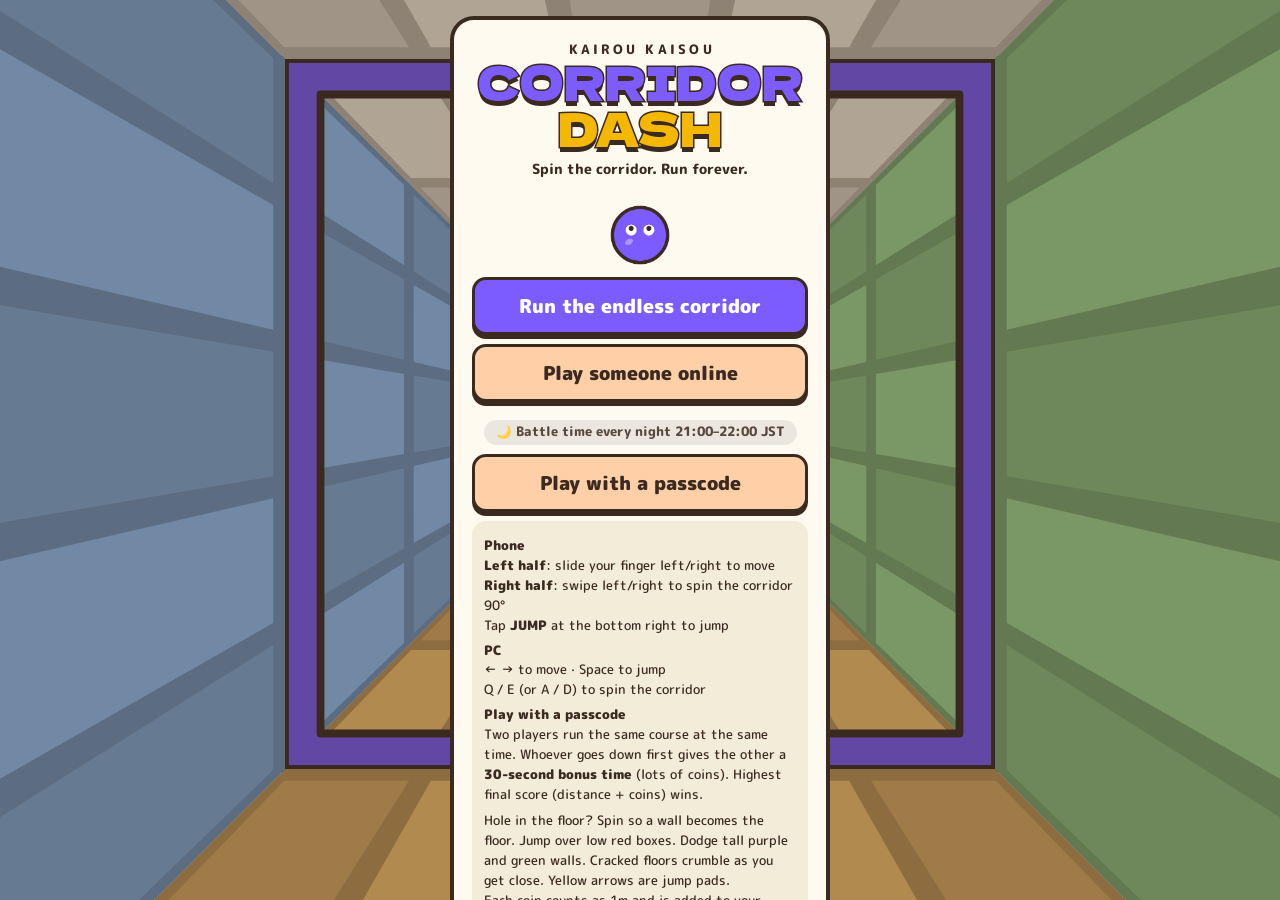
==== adcheck.html @ ee473344 "広告の確認用ページ（見本・公開はしない） Co-Authored-By: Claude Opus 5.5 <noreply@anthropic.com> Claude-Session: https:/" ====
<!doctype html>
<html lang="ja">
<head>
<!-- Google tag (gtag.js) -->
<script async src="https://www.googletagmanager.com/gtag/js?id=G-5RB6XMN0QR"></script>
<script>
  window.dataLayer = window.dataLayer || [];
  function gtag(){dataLayer.push(arguments);}
  gtag('js', new Date());
  gtag('config', 'G-5RB6XMN0QR');
</script>
<meta charset="utf-8">
<meta name="viewport" content="width=device-width,initial-scale=1,maximum-scale=1,user-scalable=no,viewport-fit=cover">
<meta name="theme-color" content="#fff4dc">
<meta name="description" content="通路をまわして、どこまでも走れ。壁も天井も床になる、無限に続く回廊を走るゲーム。">
<title>回廊快走（かいろうかいそう）</title>
<link rel="manifest" href="manifest.json">
<link rel="icon" href="icons/icon-192.png">
<link rel="apple-touch-icon" href="icons/icon-192.png">
<meta property="og:title" content="回廊快走（かいろうかいそう）">
<meta property="og:description" content="通路をまわして、どこまでも走れ。">
<meta property="og:image" content="https://nasubi-no-oniwa.github.io/kairou/icons/icon-512.png">
<link rel="preconnect" href="https://fonts.googleapis.com">
<link rel="preconnect" href="https://fonts.gstatic.com" crossorigin>
<link href="https://fonts.googleapis.com/css2?family=Dela+Gothic+One&family=M+PLUS+Rounded+1c:wght@500;800;900&display=swap" rel="stylesheet">
<link rel="stylesheet" href="css/style.css">
<!-- nasubi-track: 結果画面とXへの投稿の回数を記録（ゲームの動きには影響しない） -->
<script>(function(){try{var G="kairou",IDS=["over", "vs-result", "mis-result"];
function ev(n){try{if(typeof gtag==='function')gtag('event',n,{game:G});}catch(e){}}
var o=window.open;window.open=function(u){try{if(/intent\/(post|tweet)/.test(String(u)))ev('x_share');}catch(e){}return o.apply(window,arguments);};
if(!IDS.length)return;
function vis(e){if(!e||!e.isConnected||e.closest('[hidden]'))return false;var r=e.getBoundingClientRect();if(r.width<1||r.height<1)return false;for(var n=e;n&&n.nodeType===1;n=n.parentElement){var s=getComputedStyle(n);if(s.display==='none'||s.visibility==='hidden'||parseFloat(s.opacity)<0.05)return false;}return true;}
var was={};setInterval(function(){try{var any=false;for(var i=0;i<IDS.length;i++){if(vis(document.getElementById(IDS[i])))any=true;}if(any&&!was.v)ev('result_view');was.v=any;}catch(e){}},700);
}catch(e){}})();</script>
<meta name="robots" content="noindex">
<!-- nasubi-ad: 結果画面の決めた場所のいちばん下に広告の帯を1つだけ出す（遊んでいる最中は出さない・ボタンに重ねない） -->
<script>(function(){try{var C=[{"a": "#over .box", "v": "#over"}],AD='https://nasubi-no-oniwa.github.io/ad/';
if(/[?&]noad=1/.test(location.search))return;
var ifr=null,boxes=[];
function vis(e){if(!e||!e.isConnected||e.closest('[hidden]'))return false;var r=e.getBoundingClientRect();if(r.width<1||r.height<1)return false;for(var n=e;n&&n.nodeType===1;n=n.parentElement){var s=getComputedStyle(n);if(s.display==='none'||s.visibility==='hidden'||parseFloat(s.opacity)<0.05)return false;}return true;}
function mk(){var b=document.createElement('div');b.className='nsb-ad';b.style.cssText='display:block;width:320px;max-width:100%;height:50px;margin:12px auto 0;overflow:hidden;flex:0 0 auto;';return b;}
function place(){for(var i=0;i<C.length;i++){var a=document.querySelector(C[i].a);if(!a)continue;var b=boxes[i]||(boxes[i]=mk());if(b.parentNode!==a)a.appendChild(b);}}
function tick(){try{place();for(var i=0;i<C.length;i++){var v=document.querySelector(C[i].v),b=boxes[i];if(b&&vis(v)&&vis(b)){if(!ifr){ifr=document.createElement('iframe');ifr.title='ad';ifr.setAttribute('scrolling','no');ifr.width=320;ifr.height=50;ifr.style.cssText='border:0;width:320px;height:50px;display:block;max-width:100%';ifr.src=AD;}if(ifr.parentNode!==b)b.appendChild(ifr);return;}}}catch(_){}}
function go(){place();try{new MutationObserver(place).observe(document.body,{childList:true,subtree:true});}catch(_){}setInterval(tick,700);}
if(document.body)go();else document.addEventListener('DOMContentLoaded',go);
}catch(e){}})();</script>
</head>
<body>
<canvas id="view"></canvas>
<div id="hud">
  <div class="dist"><b id="dist">0</b><small>m</small></div>
  <div class="best" id="best"></div>
  <div class="coin-hud"><i></i><b id="coins">0</b></div>
  <div class="stage-name" id="stage-name"></div>
</div>
<div id="missions"></div>
<div class="area-name" id="area-name"></div>
<div class="pop" id="pop"></div>
<div id="opp" class="opp-chip"></div>
<div id="bonus" class="bonus-chip"></div>
<div id="count" class="count"></div>
<div id="jump-btn" data-i="jump">ジャンプ</div>
<div id="hint-l" class="hint-zone" data-i="hint_l">← すべらせて横移動 →</div>
<div id="hint-r" class="hint-zone" data-i="hint_r">⇆ スワイプで回転</div>

<section id="title" class="screen show">
  <div class="box">
    <p class="kana" data-i="kana">かいろうかいそう</p>
    <h1 class="logo" data-ih="logo">回廊<span>快走</span></h1>
    <p class="tag" data-i="tag">通路をまわして、どこまでも走れ。</p>
    <canvas id="title-blob" width="160" height="150"></canvas>
    <button class="btn primary" id="btn-start" data-i="start">無限回廊を走る</button>
    <button class="btn ghost" id="btn-ghost" hidden data-i="ghost_btn">ベストのコースで、ゴーストと走る</button>
    <button class="btn vs" id="btn-vs" data-i="online">あいことばで対戦</button>
    <p class="best-line" id="best-title"></p>
    <div class="howto">
      <div><h3 data-i="phone">スマホ</h3><p data-ih="phone_d">画面の<b>左半分</b>：指を左右にすべらせて横に動く<br>画面の<b>右半分</b>：左右にスワイプで通路が90度まわる<br>右下の<b>ジャンプ</b>ボタンでジャンプ</p></div>
      <div><h3>PC</h3><p data-ih="pc_d">← → で横に動く　スペースでジャンプ<br>Q・E（または A・D）で通路をまわす</p></div>
      <div><h3 data-i="online">あいことばで対戦</h3><p data-ih="vs_d">2人が同じコースを同時に走る。先にやられたら、相手に<b>30秒のボーナスタイム</b>（コインがたくさん）。最後のスコア（距離＋コイン）が多い方の勝ち。</p></div>
      <p class="note" data-ih="note">床に穴があったら、まわして壁を床にしよう。赤い低い箱はジャンプでこえられる。紫と緑の高いかべはよけるしかない。ひびの入った床は近づくとくずれる。黄色の矢印はジャンプ台。<br>コインは1枚1mとして、最後に記録に足されます。</p>
    </div>
    <a class="home-link" href="https://nasubi-no-oniwa.github.io/" data-i="home_e">🍆 なすびのお庭へ</a>
    <div class="langs" role="group" aria-label="Language"><button type="button" data-lang="ja">日本語</button><button type="button" data-lang="en">English</button><button type="button" data-lang="zh">繁中</button><button type="button" data-lang="ko">한국어</button></div>
  </div>
</section>
<section id="over" class="screen">
  <div class="box">
    <h2 id="over-title" data-i="fell">ドボン！</h2>
    <div class="bill">
      <div class="line"><span data-i="b_dist">走った距離</span><b id="b-dist">0m</b></div>
      <div class="line"><span><span data-i="b_coin">コイン</span> <i class="ci"></i>×<em id="b-coins">0</em></span><b id="b-coin-m">+0m</b></div>
      <div class="line"><span><span data-i="b_mis">ミッション</span> <em id="b-mis">0</em><span data-i="b_mis_u">こ</span></span><b id="b-mis-m">+0m</b></div>
      <div class="total"><span data-i="record">きろく</span><b><em id="b-total">0</em>m</b></div>
    </div>
    <p id="over-best"></p>
    <ul class="mis-result" id="mis-result"></ul>
    <p id="over-area"></p>
    <button class="btn primary" id="btn-retry" data-i="again">もう一回</button>
    <button class="btn ghost" id="btn-ghost2" hidden data-i="ghost_btn">ベストのコースで、ゴーストと走る</button>
    <button class="btn sub" id="btn-title" data-i="to_title">タイトルへ</button>
  </div>
</section>
<section id="ov-online" class="screen">
  <div class="box">
    <h2 class="sub-title" data-i="online">あいことばで対戦</h2>
    <div id="online-form" class="col">
      <label class="field-l"><span data-i="passcode">あいことば</span><input id="in-code" maxlength="20" autocomplete="off" placeholder="例：かいろう123" data-ip="ex_code"></label>
      <label class="field-l"><span data-i="name">なまえ</span><input id="in-name" maxlength="8" autocomplete="off" placeholder="ななし" data-ip="noname"></label>
      <p class="hint" data-i="online_hint2">同じあいことばを入れた人と対戦します（2人まで）。</p>
      <button class="btn primary" id="btn-join" data-i="join">はいる</button>
    </div>
    <div id="online-wait" class="col" hidden>
      <p class="wait-code"><span data-i="wait_pre">あいことば「</span><b id="wait-code"></b><span data-i="wait_post">」</span></p>
      <p class="wait-msg" id="wait-msg" data-i="waiting">あいてを待っています…</p>
      <button class="btn sub" id="btn-copy" data-i="copy_link">さそうリンクをコピー</button>
    </div>
    <p class="err" id="online-err"></p>
    <button class="btn sub" id="btn-online-close" data-i="back">もどる</button>
  </div>
</section>
<section id="vs-wait" class="screen">
  <div class="box">
    <h2 class="sub-title" id="w-title">ドボン！</h2>
    <p class="hint" data-i="wait_bonus">相手のボーナスタイムが終わるまで待っています</p>
    <div class="race">
      <div class="who me"><span id="w-me-n" data-i="you">あなた</span><b id="w-me">0</b><small>m</small></div>
      <div class="vsmark">VS</div>
      <div class="who op"><span id="w-op-n" data-i="opp">あいて</span><b id="w-op">0</b><small>m</small></div>
    </div>
    <p class="wait-left" id="w-left" data-i="left_30">のこり 30秒</p>
  </div>
</section>
<section id="vs-result" class="screen">
  <div class="box">
    <h2 id="r-title" data-i="res_win">かち！</h2>
    <table class="vs-table">
      <tr><th></th><th id="r-me-n" data-i="you">あなた</th><th id="r-op-n" data-i="opp">あいて</th></tr>
      <tr><td data-i="b_dist">走った距離</td><td id="r-me-d">0m</td><td id="r-op-d">0m</td></tr>
      <tr><td data-i="b_coin">コイン</td><td id="r-me-c">0</td><td id="r-op-c">0</td></tr>
      <tr class="sc"><td data-i="score">スコア</td><td id="r-me-s">0m</td><td id="r-op-s">0m</td></tr>
    </table>
    <p class="hint" id="r-note"></p>
    <button class="btn primary" id="btn-rematch" data-i="again">もう一回</button>
    <button class="btn sub" id="btn-vs-title" data-i="to_title">タイトルへ</button>
  </div>
</section>
<script src="js/i18n.js"></script>
<script src="js/stages.js"></script>
<script src="js/engine.js"></script>
<script src="js/music.js"></script>
<script src="js/online.js"></script>
<script src="js/qm.js"></script>
<script src="js/firebase-config.js"></script>
<script src="js/main.js"></script>
</body>
</html>
---- css/style.css ----
:root { --ink: #3b2a20; --gold: #f5b800; --display: "Dela Gothic One", sans-serif; --safe-b: env(safe-area-inset-bottom, 0px); --safe-t: env(safe-area-inset-top, 0px); }
* { box-sizing: border-box; -webkit-tap-highlight-color: transparent; }
html, body { margin: 0; height: 100%; overflow: hidden; background: #fff4dc; color: #fff; font-family: "M PLUS Rounded 1c", sans-serif; font-weight: 800; touch-action: none; user-select: none; -webkit-user-select: none; overscroll-behavior: none; }
button { font: inherit; color: inherit; cursor: pointer; }
#view { position: fixed; inset: 0; width: 100%; height: 100%; display: block; }
#hud { position: fixed; left: 0; right: 0; top: calc(8px + var(--safe-t)); text-align: center; pointer-events: none; }
.dist { font-family: var(--display); font-size: 40px; line-height: 1; color: #fff; -webkit-text-stroke: 6px var(--ink); paint-order: stroke fill; text-shadow: 0 4px 0 var(--ink); }
.dist small { font-size: 18px; margin-left: 3px; }
.best { font-size: 13px; margin-top: 4px; color: var(--ink); text-shadow: 0 0 4px #fff, 0 0 6px #fff; } .best:empty { display: none; }
.coin-hud { margin-top: 6px; font-size: 17px; display: inline-flex; align-items: center; gap: 6px; background: #fff; color: var(--ink); border: 3px solid var(--ink); border-radius: 999px; padding: 1px 12px 1px 6px; box-shadow: 0 3px 0 var(--ink); }
.coin-hud i, .ci { display: inline-block; width: 16px; height: 16px; border-radius: 50%; background: var(--gold); border: 2.5px solid var(--ink); vertical-align: -2px; }
.stage-name { margin: 8px auto 0; display: block; width: fit-content; font-size: 14px; background: var(--ink); border-radius: 999px; padding: 3px 14px; opacity: 0; transition: opacity .3s; }
.stage-name.show { opacity: 1; }
#missions { position: fixed; left: calc(8px + env(safe-area-inset-left, 0px)); top: calc(8px + var(--safe-t)); display: flex; flex-direction: column; gap: 3px; pointer-events: none; width: min(118px, calc(50vw - 74px)); }
.mis { background: rgba(255,255,255,.92); color: var(--ink); border: 2px solid var(--ink); border-radius: 9px; padding: 1px 6px; font-size: 10px; line-height: 1.3; display: flex; justify-content: space-between; gap: 4px; }
.mis b { font-size: 10px; font-weight: 900; overflow: hidden; text-overflow: ellipsis; white-space: nowrap; } .mis span { white-space: nowrap; } .mis.done { background: var(--gold); }
@media (min-width: 700px) { #missions { width: 190px; } .mis, .mis b { font-size: 12px; } }
.area-name { position: fixed; left: 0; right: 0; top: 34%; text-align: center; font-family: var(--display); font-size: clamp(22px, 7vw, 34px); color: #fff; -webkit-text-stroke: 7px var(--ink); paint-order: stroke fill; text-shadow: 0 5px 0 var(--ink); opacity: 0; transform: scale(.9); transition: opacity .4s, transform .4s; white-space: pre-line; line-height: 1.3; pointer-events: none; }
.area-name.show { opacity: 1; transform: scale(1); }
.area-name small { font-family: "M PLUS Rounded 1c", sans-serif; font-size: .55em; }
.pop { position: fixed; left: 50%; top: 24%; transform: translate(-50%, 10px); background: var(--gold); color: var(--ink); border: 3px solid var(--ink); border-radius: 999px; padding: 4px 16px; font-size: 15px; box-shadow: 0 3px 0 var(--ink); opacity: 0; transition: opacity .25s, transform .25s; pointer-events: none; white-space: nowrap; }
.pop.show { opacity: 1; transform: translate(-50%, 0); }
#jump-btn { position: fixed; right: calc(18px + env(safe-area-inset-right, 0px)); bottom: calc(22px + var(--safe-b)); width: 92px; height: 92px; border-radius: 50%; background: rgba(245,184,0,.92); border: 4px solid var(--ink); color: var(--ink); display: flex; align-items: center; justify-content: center; font-size: 17px; font-weight: 900; box-shadow: 0 5px 0 var(--ink); pointer-events: none; }
#jump-btn.on { transform: translateY(3px) scale(.95); box-shadow: 0 2px 0 var(--ink); }
.hint-zone { position: fixed; bottom: calc(10px + var(--safe-b)); font-size: 12px; pointer-events: none; transition: opacity .6s; background: var(--ink); color: #fff; border-radius: 999px; padding: 3px 10px; }
#hint-l { left: 16px; } #hint-r { right: 16px; bottom: calc(126px + var(--safe-b)); white-space: nowrap; }
body.playing .hint-zone.gone { opacity: 0; }
body:not(.playing) #jump-btn, body:not(.playing) .hint-zone, body:not(.playing) #hud, body:not(.playing) #missions { display: none; }
@media (pointer: fine) { #jump-btn, .hint-zone { display: none !important; } }
.screen { position: fixed; inset: 0; display: none; align-items: center; justify-content: center; padding: 16px; background: rgba(59,42,32,.4); overflow-y: auto; }
.screen.show { display: flex; }
.box { width: 100%; max-width: 380px; text-align: center; background: #fffaf0; color: var(--ink); border: 4px solid var(--ink); border-radius: 24px; padding: 18px 18px; box-shadow: 0 8px 0 rgba(59,42,32,.5); margin: auto; display: flex; flex-direction: column; gap: 9px; }
.proto { align-self: center; margin: 0; background: var(--ink); color: #fff; border-radius: 999px; padding: 2px 14px; font-size: 13px; }
.kana { margin: 2px 0 -10px; font-size: 13px; letter-spacing: .4em; text-indent: .4em; }
.logo { font-family: var(--display); font-weight: 400; font-size: clamp(46px, 15vw, 64px); margin: 0; line-height: 1.1; white-space: nowrap; color: #7c5cff; -webkit-text-stroke: 3px var(--ink); paint-order: stroke fill; text-shadow: 0 5px 0 var(--ink); }
.logo span { color: var(--gold); }
.tag { margin: 0; font-size: 14px; }
#title-blob { align-self: center; width: 96px; height: 90px; margin: -4px 0 -6px; }
.btn { border: 3px solid var(--ink); border-radius: 14px; padding: 12px 8px; font-size: 19px; font-weight: 900; background: #fff; box-shadow: 0 4px 0 var(--ink); }
.btn:active { transform: translateY(3px); box-shadow: 0 1px 0 var(--ink); }
.btn[hidden] { display: none; }
.btn.primary { background: #7c5cff; color: #fff; }
.btn.ghost { background: #d8ccff; font-size: 15px; }
.btn.sub { background: #f3ecd9; font-size: 16px; }
.best-line { margin: 0; font-size: 14px; } .best-line:empty { display: none; }
.howto { text-align: left; font-size: 12.5px; font-weight: 500; line-height: 1.6; background: #f3ecd9; border-radius: 14px; padding: 10px 12px; }
.howto h3 { margin: 4px 0 0; font-size: 13px; font-weight: 900; } .howto p { margin: 0; } .howto b { font-weight: 900; }
.howto .note { margin-top: 6px; }
#over h2 { font-family: var(--display); font-weight: 400; font-size: 40px; margin: 0; color: #7c5cff; -webkit-text-stroke: 2.5px var(--ink); paint-order: stroke fill; }
#over p { margin: 0; }
.bill { background: #f3ecd9; border-radius: 14px; padding: 8px 14px; text-align: left; }
.bill .line, .bill .total { display: flex; justify-content: space-between; align-items: baseline; gap: 8px; }
.bill .line { font-size: 14px; padding: 2px 0; opacity: .25; transition: opacity .2s; } .bill .line.on { opacity: 1; }
.bill em { font-style: normal; }
.bill .total { border-top: 3px dashed rgba(59,42,32,.35); margin-top: 4px; padding-top: 4px; font-size: 16px; }
.bill .total b { font-family: var(--display); font-weight: 400; font-size: 44px; color: #7c5cff; -webkit-text-stroke: 2px var(--ink); paint-order: stroke fill; }
#over-best { font-size: 15px; } #over-best.new { color: #e0457b; }
.mis-result { list-style: none; margin: 0; padding: 0; font-size: 13px; text-align: left; } .mis-result li { padding: 1px 0; } .mis-result li.done { color: #c27c00; }
#over-area { font-size: 13px; } #over-area:empty { display: none; }

.btn.vs { background: #ffd0a8; }
.home-link { color: var(--ink); font-size: 14px; }
.sub-title { font-family: var(--display); font-weight: 400; font-size: 26px; margin: 0; }
.col { display: flex; flex-direction: column; gap: 9px; } .col[hidden] { display: none; }
.field-l { display: flex; flex-direction: column; gap: 4px; font-size: 13px; text-align: left; }
.field-l input { font: inherit; font-size: 18px; font-weight: 800; color: var(--ink); padding: 10px 12px; border-radius: 12px; border: 3px solid var(--ink); background: #fff; outline: none; -webkit-user-select: text; user-select: text; }
.hint { margin: 0; font-size: 12.5px; font-weight: 500; line-height: 1.6; } .hint:empty { display: none; }
.err { margin: 0; font-size: 13px; color: #d92d2d; } .err:empty { display: none; }
.wait-code { margin: 0; } .wait-code b { font-size: 20px; color: #7c5cff; } .wait-msg { margin: 0; font-size: 14px; }
.opp-chip { position: fixed; right: calc(8px + env(safe-area-inset-right, 0px)); top: calc(8px + var(--safe-t)); background: #ffd0a8; color: var(--ink); border: 2.5px solid var(--ink); border-radius: 10px; padding: 2px 8px; font-size: 12px; line-height: 1.3; text-align: right; pointer-events: none; display: none; max-width: 40vw; }
.opp-chip b { display: block; font-family: var(--display); font-weight: 400; font-size: 18px; }
.opp-chip.out { background: #ddd; }
body.vs.playing .opp-chip { display: block; }
.bonus-chip { position: fixed; left: 50%; top: calc(118px + var(--safe-t)); transform: translateX(-50%); background: #ff6fa5; color: #fff; border: 3px solid var(--ink); border-radius: 999px; padding: 3px 16px; font-size: 16px; box-shadow: 0 3px 0 var(--ink); pointer-events: none; display: none; white-space: nowrap; }
.bonus-chip.show { display: block; animation: pulse .5s infinite alternate; }
@keyframes pulse { to { transform: translateX(-50%) scale(1.06); } }
.count { position: fixed; inset: 0; display: none; align-items: center; justify-content: center; font-family: var(--display); font-size: 120px; color: #fff; -webkit-text-stroke: 10px var(--ink); paint-order: stroke fill; text-shadow: 0 8px 0 var(--ink); pointer-events: none; }
.count.show { display: flex; }
.race { display: flex; align-items: center; justify-content: center; gap: 10px; }
.race .who { flex: 1; background: #f3ecd9; border-radius: 14px; padding: 8px 4px; }
.race .who span { display: block; font-size: 13px; } .race .who b { font-family: var(--display); font-weight: 400; font-size: 32px; } .race .who small { font-size: 14px; }
.race .op { background: #ffe1c8; } .vsmark { font-family: var(--display); font-size: 20px; }
.wait-left { margin: 0; font-size: 16px; }
#vs-result h2 { font-family: var(--display); font-weight: 400; font-size: 42px; margin: 0; color: #7c5cff; -webkit-text-stroke: 2.5px var(--ink); paint-order: stroke fill; }
#vs-result h2.lose { color: #9aa3ad; } #vs-result h2.draw { color: var(--gold); }
.vs-table { width: 100%; border-collapse: collapse; font-size: 14px; }
.vs-table th { font-size: 13px; padding: 4px; } .vs-table td { padding: 4px; text-align: center; } .vs-table td:first-child { text-align: left; }
.vs-table tr.sc td { border-top: 3px dashed rgba(59,42,32,.35); font-family: var(--display); font-weight: 400; font-size: 22px; }
.vs-table td.win { color: #e0457b; }

/* ことばの切りかえ */
.langs{display:flex;flex-wrap:wrap;gap:6px;justify-content:center;margin-top:14px}
.langs button{font:800 13px 'M PLUS Rounded 1c',sans-serif;background:transparent;color:#3b2a20;border:2px solid rgba(59,42,32,.45);border-radius:999px;padding:4px 12px;cursor:pointer}
.langs button[aria-pressed="true"]{background:#3b2a20;color:#fff;border-color:#3b2a20}
html[data-lang="ko"]{--display:"Black Han Sans","Dela Gothic One",sans-serif}
/* ことばごとの組みなおし */
html[data-lang="en"] .logo { font-size: clamp(30px, 10.5vw, 46px); line-height: 1; }
html[data-lang="en"] .logo span { display: block; }
html[data-lang="en"] .kana, html[data-lang="zh"] .kana, html[data-lang="ko"] .kana { letter-spacing: .25em; text-indent: .25em; }
html[data-lang="en"] .area-name { font-size: clamp(20px, 6vw, 30px); }
html[data-lang="zh"] .area-name, html[data-lang="ko"] .area-name { -webkit-text-stroke-width: 5px; }
html:not([data-lang="ja"]) .mis { align-items: flex-start; }
html:not([data-lang="ja"]) .mis b { min-width: 0; white-space: normal; overflow: visible; line-height: 1.2; padding: 1px 0; }
.qm-fld { white-space: nowrap; } .qm-fld input { min-width: 0; }
@media (max-width: 340px) { .langs button { padding: 3px 9px; font-size: 12px; } }
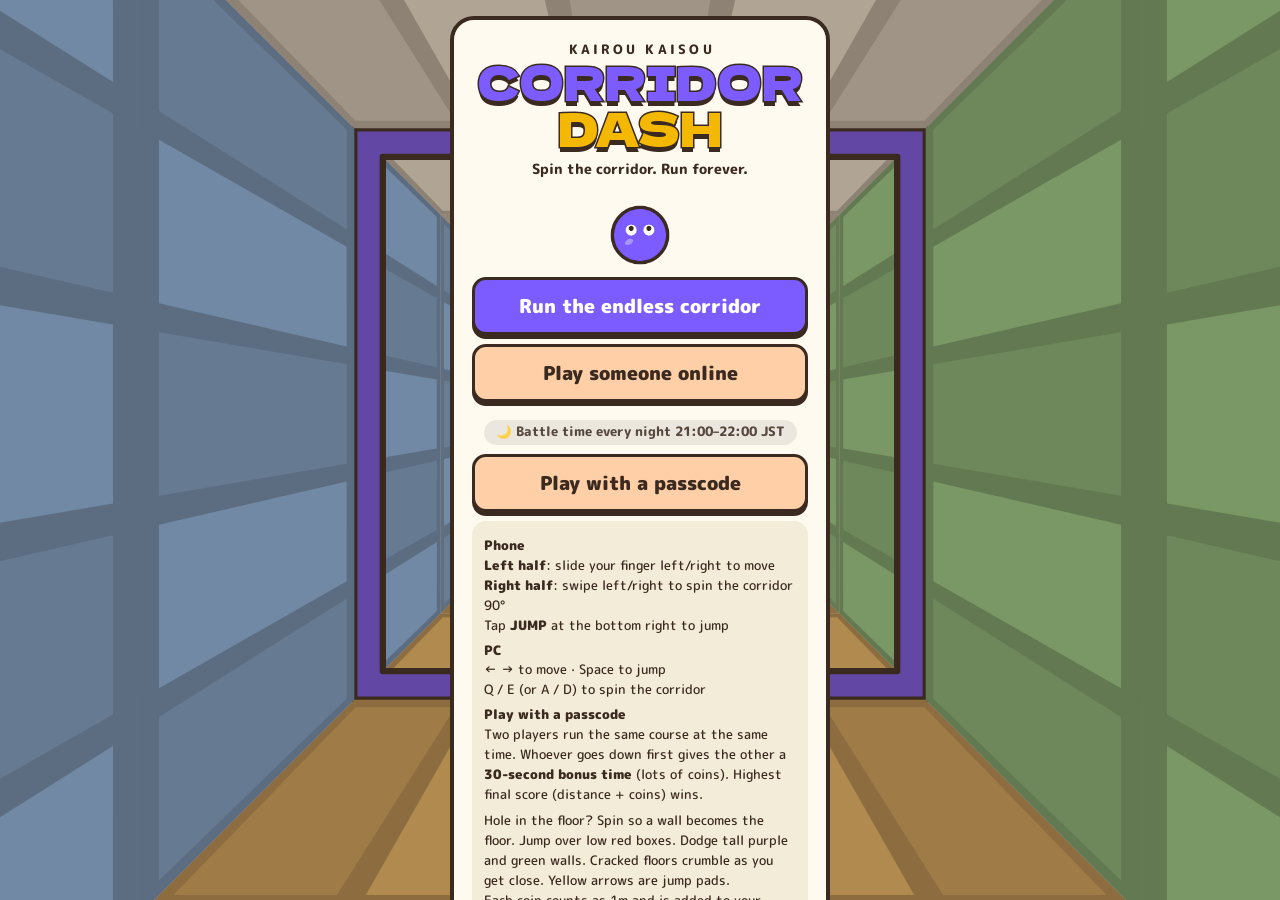
==== commit 2f9c72cb: "広告の確認用ページ：広告の幅320pxを切らないように Co-Authored-By: Claude Opus 5.5 <noreply@anthropic.com> Claude-Session: " ====
--- a/adcheck.html
+++ b/adcheck.html
@@ -33,14 +33,14 @@
 var was={};setInterval(function(){try{var any=false;for(var i=0;i<IDS.length;i++){if(vis(document.getElementById(IDS[i])))any=true;}if(any&&!was.v)ev('result_view');was.v=any;}catch(e){}},700);
 }catch(e){}})();</script>
 <meta name="robots" content="noindex">
-<!-- nasubi-ad: 結果画面の決めた場所のいちばん下に広告の帯を1つだけ出す（遊んでいる最中は出さない・ボタンに重ねない） -->
+<!-- nasubi-ad: 結果画面の決めた場所のいちばん下に広告の帯を1つだけ出す（遊んでいる最中は出さない・ボタンに重ねない・広告の幅320pxを切らない） -->
 <script>(function(){try{var C=[{"a": "#over .box", "v": "#over"}],AD='https://nasubi-no-oniwa.github.io/ad/';
 if(/[?&]noad=1/.test(location.search))return;
 var ifr=null,boxes=[];
 function vis(e){if(!e||!e.isConnected||e.closest('[hidden]'))return false;var r=e.getBoundingClientRect();if(r.width<1||r.height<1)return false;for(var n=e;n&&n.nodeType===1;n=n.parentElement){var s=getComputedStyle(n);if(s.display==='none'||s.visibility==='hidden'||parseFloat(s.opacity)<0.05)return false;}return true;}
-function mk(){var b=document.createElement('div');b.className='nsb-ad';b.style.cssText='display:block;width:320px;max-width:100%;height:50px;margin:12px auto 0;overflow:hidden;flex:0 0 auto;';return b;}
+function mk(){var b=document.createElement('div');b.className='nsb-ad';b.style.cssText='display:block;position:static;float:none;box-sizing:content-box;width:320px;min-width:320px;max-width:none;height:50px;margin:12px calc((100% - 320px) / 2) 0;padding:0;border:0;background:none;box-shadow:none;border-radius:0;transform:none;overflow:hidden;flex:0 0 auto;align-self:center;';return b;}
 function place(){for(var i=0;i<C.length;i++){var a=document.querySelector(C[i].a);if(!a)continue;var b=boxes[i]||(boxes[i]=mk());if(b.parentNode!==a)a.appendChild(b);}}
-function tick(){try{place();for(var i=0;i<C.length;i++){var v=document.querySelector(C[i].v),b=boxes[i];if(b&&vis(v)&&vis(b)){if(!ifr){ifr=document.createElement('iframe');ifr.title='ad';ifr.setAttribute('scrolling','no');ifr.width=320;ifr.height=50;ifr.style.cssText='border:0;width:320px;height:50px;display:block;max-width:100%';ifr.src=AD;}if(ifr.parentNode!==b)b.appendChild(ifr);return;}}}catch(_){}}
+function tick(){try{place();for(var i=0;i<C.length;i++){var v=document.querySelector(C[i].v),b=boxes[i];if(b&&vis(v)&&vis(b)){if(!ifr){ifr=document.createElement('iframe');ifr.title='ad';ifr.setAttribute('scrolling','no');ifr.width=320;ifr.height=50;ifr.style.cssText='border:0;margin:0;padding:0;width:320px;height:50px;display:block;max-width:none';ifr.src=AD;}if(ifr.parentNode!==b)b.appendChild(ifr);return;}}}catch(_){}}
 function go(){place();try{new MutationObserver(place).observe(document.body,{childList:true,subtree:true});}catch(_){}setInterval(tick,700);}
 if(document.body)go();else document.addEventListener('DOMContentLoaded',go);
 }catch(e){}})();</script>
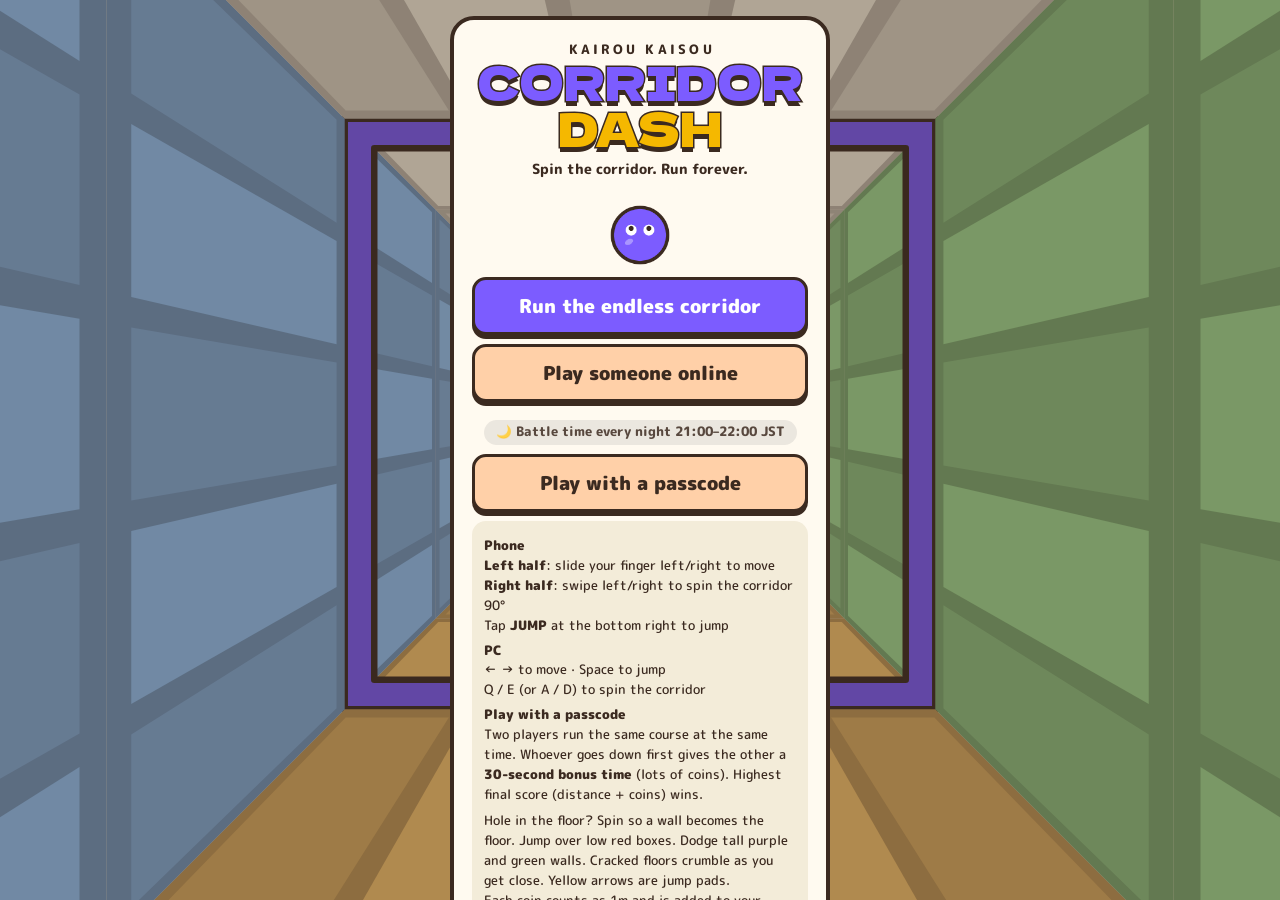
==== commit 5a04c510: "広告の確認用ページ：対戦の結果画面にも Co-Authored-By: Claude Opus 5.5 <noreply@anthropic.com> Claude-Session: https://" ====
--- a/adcheck.html
+++ b/adcheck.html
@@ -34,7 +34,7 @@
 }catch(e){}})();</script>
 <meta name="robots" content="noindex">
 <!-- nasubi-ad: 結果画面の決めた場所のいちばん下に広告の帯を1つだけ出す（遊んでいる最中は出さない・ボタンに重ねない・広告の幅320pxを切らない） -->
-<script>(function(){try{var C=[{"a": "#over .box", "v": "#over"}],AD='https://nasubi-no-oniwa.github.io/ad/';
+<script>(function(){try{var C=[{"a": "#over .box", "v": "#over"}, {"a": "#vs-result .box", "v": "#vs-result"}],AD='https://nasubi-no-oniwa.github.io/ad/';
 if(/[?&]noad=1/.test(location.search))return;
 var ifr=null,boxes=[];
 function vis(e){if(!e||!e.isConnected||e.closest('[hidden]'))return false;var r=e.getBoundingClientRect();if(r.width<1||r.height<1)return false;for(var n=e;n&&n.nodeType===1;n=n.parentElement){var s=getComputedStyle(n);if(s.display==='none'||s.visibility==='hidden'||parseFloat(s.opacity)<0.05)return false;}return true;}
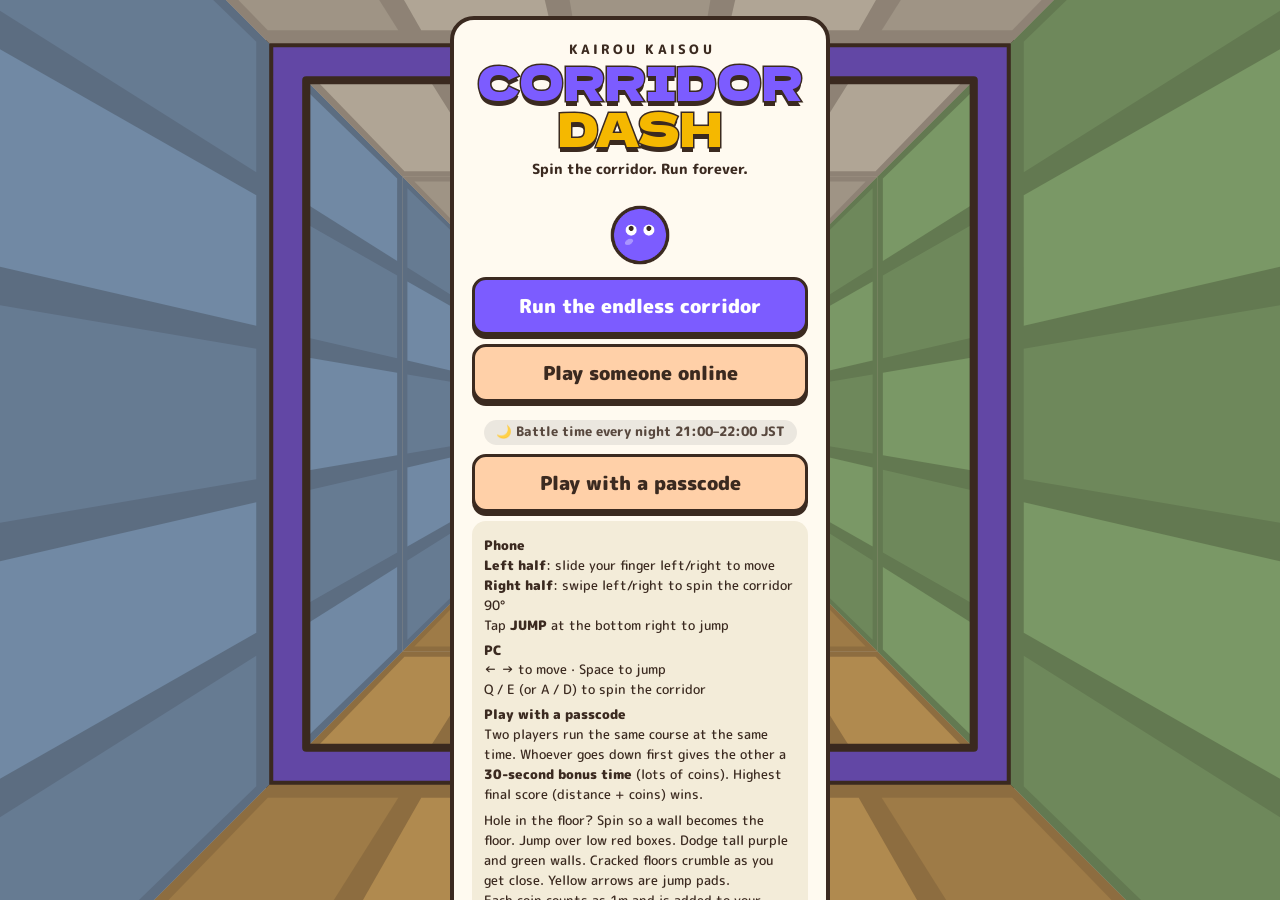
==== commit c0927c74: "広告の確認用ページ：結果が出て1.2秒たってから広告を見せる版（本番はまだ） Co-Authored-By: Claude Opus 5.5 <noreply@anthropic.com> Claud" ====
--- a/adcheck.html
+++ b/adcheck.html
@@ -32,18 +32,23 @@
 function vis(e){if(!e||!e.isConnected||e.closest('[hidden]'))return false;var r=e.getBoundingClientRect();if(r.width<1||r.height<1)return false;for(var n=e;n&&n.nodeType===1;n=n.parentElement){var s=getComputedStyle(n);if(s.display==='none'||s.visibility==='hidden'||parseFloat(s.opacity)<0.05)return false;}return true;}
 var was={};setInterval(function(){try{var any=false;for(var i=0;i<IDS.length;i++){if(vis(document.getElementById(IDS[i])))any=true;}if(any&&!was.v)ev('result_view');was.v=any;}catch(e){}},700);
 }catch(e){}})();</script>
-<meta name="robots" content="noindex">
-<!-- nasubi-ad: 結果画面の決めた場所のいちばん下に広告の帯を1つだけ出す（遊んでいる最中は出さない・ボタンに重ねない・広告の幅320pxを切らない） -->
-<script>(function(){try{var C=[{"a": "#over .box", "v": "#over"}, {"a": "#vs-result .box", "v": "#vs-result"}],AD='https://nasubi-no-oniwa.github.io/ad/';
+<!-- nasubi-ad: 結果画面の決めた場所に広告の帯を1つだけ出す（遊んでいる最中は出さない・ボタンに重ねない・広告の幅320pxを切らない・結果が出て1.2秒たってから見せる） -->
+<script>(function(){try{var C=[{"a": "#over .box", "v": "#over"}, {"a": "#vs-result .box", "v": "#vs-result"}],AD='https://nasubi-no-oniwa.github.io/ad/',WAIT=1200;
 if(/[?&]noad=1/.test(location.search))return;
-var ifr=null,boxes=[];
+var ifr=null,boxes=[],since=0;
 function vis(e){if(!e||!e.isConnected||e.closest('[hidden]'))return false;var r=e.getBoundingClientRect();if(r.width<1||r.height<1)return false;for(var n=e;n&&n.nodeType===1;n=n.parentElement){var s=getComputedStyle(n);if(s.display==='none'||s.visibility==='hidden'||parseFloat(s.opacity)<0.05)return false;}return true;}
 function mk(){var b=document.createElement('div');b.className='nsb-ad';b.style.cssText='display:block;position:static;float:none;box-sizing:content-box;width:320px;min-width:320px;max-width:none;height:50px;margin:12px calc((100% - 320px) / 2) 0;padding:0;border:0;background:none;box-shadow:none;border-radius:0;transform:none;overflow:hidden;flex:0 0 auto;align-self:center;';return b;}
-function place(){for(var i=0;i<C.length;i++){var a=document.querySelector(C[i].a);if(!a)continue;var b=boxes[i]||(boxes[i]=mk());if(b.parentNode!==a)a.appendChild(b);}}
-function tick(){try{place();for(var i=0;i<C.length;i++){var v=document.querySelector(C[i].v),b=boxes[i];if(b&&vis(v)&&vis(b)){if(!ifr){ifr=document.createElement('iframe');ifr.title='ad';ifr.setAttribute('scrolling','no');ifr.width=320;ifr.height=50;ifr.style.cssText='border:0;margin:0;padding:0;width:320px;height:50px;display:block;max-width:none';ifr.src=AD;}if(ifr.parentNode!==b)b.appendChild(ifr);return;}}}catch(_){}}
-function go(){place();try{new MutationObserver(place).observe(document.body,{childList:true,subtree:true});}catch(_){}setInterval(tick,700);}
+function place(){for(var i=0;i<C.length;i++){var a=document.querySelector(C[i].a);if(!a)continue;var b=boxes[i]||(boxes[i]=mk());if(C[i].p==='first'){if(a.firstElementChild!==b)a.insertBefore(b,a.firstChild);}else if(b.parentNode!==a)a.appendChild(b);}}
+function hide(){if(ifr)ifr.style.visibility='hidden';}
+function tick(){try{place();var k=-1;for(var i=0;i<C.length;i++){var v=document.querySelector(C[i].v),b=boxes[i];if(b&&vis(v)&&vis(b)){k=i;break;}}
+if(k<0){since=0;hide();return;}
+var now=Date.now();if(!since)since=now;if(now-since<WAIT){hide();return;}
+if(!ifr){ifr=document.createElement('iframe');ifr.title='ad';ifr.setAttribute('scrolling','no');ifr.width=320;ifr.height=50;ifr.style.cssText='border:0;margin:0;padding:0;width:320px;height:50px;display:block;max-width:none;visibility:hidden';ifr.src=AD;}
+if(ifr.parentNode!==boxes[k])boxes[k].appendChild(ifr);ifr.style.visibility='visible';}catch(_){}}
+function go(){place();try{new MutationObserver(place).observe(document.body,{childList:true,subtree:true});}catch(_){}setInterval(tick,300);}
 if(document.body)go();else document.addEventListener('DOMContentLoaded',go);
 }catch(e){}})();</script>
+<meta name="robots" content="noindex">
 </head>
 <body>
 <canvas id="view"></canvas>
